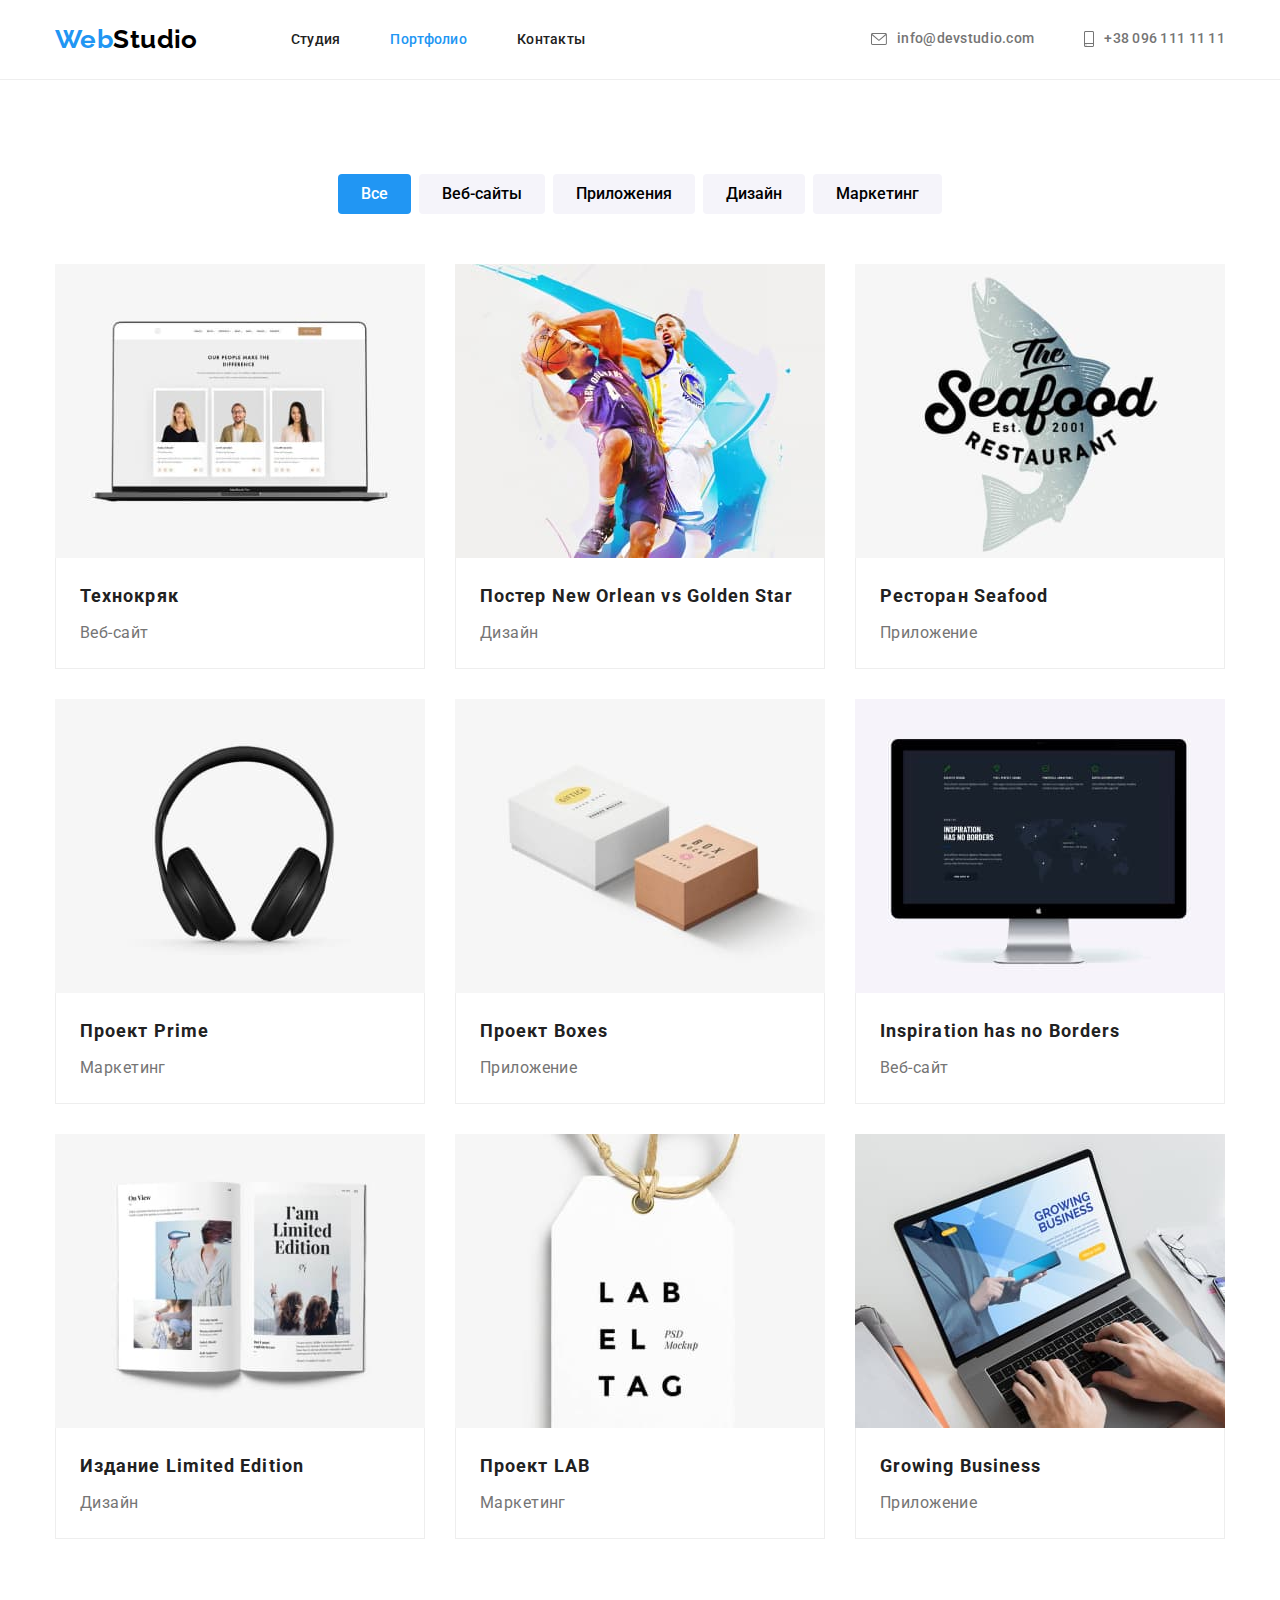
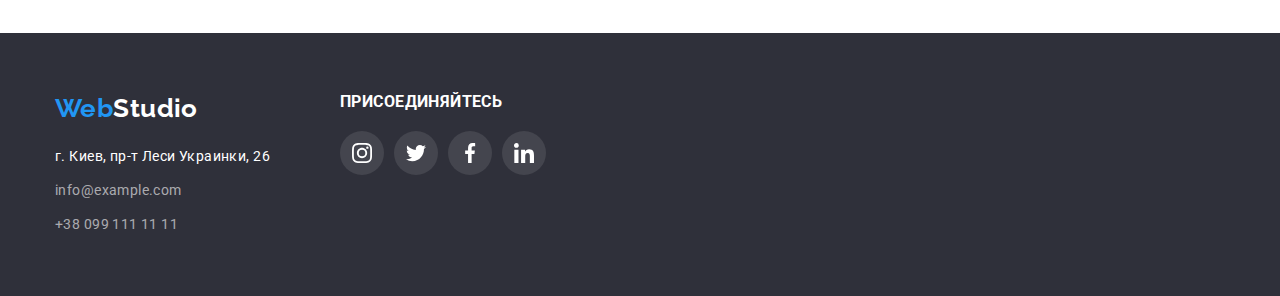
==== portfolio.html @ dfb4387b "clone repository" ====
<!DOCTYPE html>
<html lang="ru">
    <head>
        <meta charset="UTF-8">
        <meta http-equiv="X-UA-Compatible" content="IE=edge">
        <meta name="viewport" content="width=device-width, initial-scale=1.0">
        <link rel="preconnect" href="https://fonts.googleapis.com">
        <link rel="preconnect" href="https://fonts.gstatic.com" crossorigin>
        <link href="https://fonts.googleapis.com/css2?family=Raleway:wght@700&family=Roboto:wght@400;500;700;900&display=swap" rel="stylesheet">
        <title>Document</title>
        <link rel="stylesheet" href="https://cdnjs.cloudflare.com/ajax/libs/modern-normalize/1.1.0/modern-normalize.min.css">
        <link rel="stylesheet" href="./styles/styles.css">
    </head>
    <body>
        <!--Header-->
     <header class="header">
      <div class="container main-nav">
        <nav class="navigation">
         <a class="logo link" lang="en" href="./index.html"><span class="logo-color">Web</span>Studio</a>
        <ul class="nav list">
        <li class="nav-item"><a class="nav-link link" href="./index.html">Студия</a></li>
        <li class="nav-item"><a class="nav-link current link" href="./portfolio.html">Портфолио</a></li>
        <li class="nav-item"><a class="nav-link link" href="">Контакты</a></li>
       </ul>
        </nav>
       <ul class="contact list">
        <li class="contanct-item"><a class="contact-list link" href="mailto:info@devstudio.com">
            <svg class="contact-icon" width="16" height="12">
                <use href="./images/sprite.svg#icon-envelope"></use>
            </svg>
            info@devstudio.com</a>
    </li>
        <li class="contanct-item"><a class="contact-list link" href="tel:+380961111111">
            <svg class="contact-icon" width="10" height="16">
                <use href="./images/sprite.svg#icon-smartphone"></use>
            </svg>
            +38 096 111 11 11</a>
    </li>
        </ul>
      </div>
     </header>
        <main>
            <!--Portfolio-->
            <section class="section">
                <div class="container">
                <h1 class="visually-hidden">Наша Работа</h1>
                <ul class="section-but list">
                    <li class="site-button"><button class="button-link button-c" type="button">Все</button> </li>
                    <li class="site-button"><button class="button-link" type="button">Веб-сайты</button> </li>
                    <li class="site-button"><button class="button-link" type="button">Приложения</button> </li>
                    <li class="site-button"><button class="button-link" type="button">Дизайн</button> </li>
                    <li class="site-button"><button class="button-link" type="button">Маркетинг</button> </li>
                </ul>
                <ul class="site list ">
                    <li class="site-item"> <a class="link site-link" href=""><img src="./images/site/site-1.jpg" alt="Сайт" width="370" height="290">
                        <div class="site-content"><h2 class="site-list">Технокряк</h2>
                            <p class="site-text">Веб-сайт</p>
                        </div>
                    </a>
                    </li>
                    <li class="site-item"> <a class="link site-link" href=""><img src="./images/site/site-2.jpg" alt="Сайт" width="370" height="290">
                        <div class="site-content">
                            <h2 class="site-list">Постер New Orlean vs Golden Star</h2>
                            <p class="site-text">Дизайн</p>
                        </div>
                    </a>
                    </li>
                    <li class="site-item"> <a class="link site-link" href=""><img src="./images/site/site-3.jpg" alt="Сайт" width="370" height="290">
                        <div class="site-content">
                        <h2 class="site-list">Ресторан Seafood</h2>
                        <p class="site-text">Приложение</p>
                        </div>
                    </a>
                    </li>
                    <li class="site-item"> <a class="link site-link" href=""><img src="./images/site/site-4.jpg" alt="Сайт" width="370" height="290">
                        <div class="site-content">
                        <h2 class="site-list">Проект Prime</h2>
                        <p class="site-text">Маркетинг</p>
                        </div>
                    </a>
                    </li>
                    <li class="site-item"> <a class="link site-link" href=""><img src="./images/site/site-5.jpg" alt="Сайт" width="370" height="290">
                        <div class="site-content">
                            <h2 class="site-list">Проект Boxes</h2>
                        <p class="site-text">Приложение</p>
                        </div>
                    </a>
                    </li>
                    <li class="site-item"> <a class="link site-link" href=""><img src="./images/site/site-6.jpg" alt="Сайт" width="370" height="290">
                        <div class="site-content">
                        <h2 class="site-list">Inspiration has no Borders</h2>
                        <p class="site-text">Веб-сайт</p>
                        </div>
                    </a>
                    </li>
                    <li class="site-item "> <a class="link site-link" href=""><img src="./images/site/site-7.jpg" alt="Сайт" width="370" height="290">
                        <div class="site-content">
                        <h2 class="site-list">Издание Limited Edition</h2>
                        <p class="site-text">Дизайн</p>
                        </div>
                    </a>
                    </li>
                    <li class="site-item"> <a class="link site-link" href=""><img src="./images/site/site-8.jpg" alt="Сайт" width="370" height="290">
                        <div class="site-content">
                        <h2 class="site-list">Проект LAB</h2>
                        <p class="site-text">Маркетинг</p>
                        </div>
                    </a>
                    </li>
                    <li class="site-item"> <a class="link site-link" href=""><img src="./images/site/site-9.jpg" alt="Сайт" width="370" height="290">
                        <div class="site-content">
                        <h2 class="site-list">Growing Business</h2>
                        <p class="site-text">Приложение</p>
                        </div>
                    </a>
                    </li>
                </ul>
             </div>
            </section>
        </main>
        <footer class="footer">
            <!--Footer-->
            <div class="container div-footer">
                <div>
                <a class="logo-footer link" lang="en" href="./index.html"><span class="logo-color">Web</span>Studio</a>
                <ul class="contact-us list">
                    <li class="contact-us-list"><a class="contact-us-item link" href="https://goo.gl/maps/o7B5cLgCJzoSrLnL8" target="_blank">г. Киев, пр-т Леси Украинки, 26</a></li>
                    <li class="contact-us-list"><a class="contact-us-item dark link" href="mailto:info@example.com">info@example.com</a></li>
                    <li class="contact-us-list"><a class="contact-us-item dark link" href="tel:+380991111111">+38 099 111 11 11</a></li>
                </ul>
                </div>
                <div class="join-social">
                    <h3 class="social-title">Присоединяйтесь</h3>
                    <ul class="social_list list">
                        <li class="social_list-item">
                            <a href="" class="social-link">
                            <svg width="20" height="20">
                                <use href="./images/sprite.svg#icon-instagram"></use>
                            </svg>
                        </a>
                    </li>
                        <li class="social_list-item"><a href="" class="social-link social-link-twitter">
                            <svg width="20" height="20">
                                <use href="./images/sprite.svg#icon-twitter"></use>
                            </svg>
                        </a></li>
                        <li class="social_list-item"><a href="" class="social-link social-link-facebook">
                            <svg width="20" height="20">
                                <use href="./images/sprite.svg#icon-facebook"></use>
                            </svg>
                        </a>
                    </li>
                        <li class="social_list-item"><a href="" class="social-link social-link-in">
                            <svg width="20" height="20">
                                <use href="./images/sprite.svg#icon-linkedin"></use>
                            </svg>
                        </a>
                    </li>
                    </ul>
                </div>
            </div>
        </footer>
    </body>
</html>
---- styles/styles.css ----
html {
	box-sizing: border-box;
}

:root {
    --primary-text-color: #2196F3;
    --title-text-color: #FFFFFF;
    --accent-color: #757575;
    --icon-color: #AFB1B8;
}

h1,
h2,
h3,
h4,
h5,
h6,
p {
	margin: 0;
}

ul {
	list-style: none;
	padding-left: 0;
	margin: 0;
}

a {
	text-decoration: none;
	color: inherit;
}

img {
	display: block;
	max-width: 100%;
	height: auto;
}

address {
	font-style: normal;
}

button {
    cursor: pointer;
}

body {
font-family: 'Roboto',sans-serif;
letter-spacing: 0.03em;
font-size: 14px;
color:#212121 ;
background-color: var(--title-text-color);
}
.list {
    list-style: none;
    padding: 0;
    margin: 0
}

.link {
    text-decoration: none;
    padding: 0;
    margin: 0;
}

.container{
    margin-left: auto;
    margin-right: auto;
    width: 1200px;
    padding-left: 15px;
    padding-right: 15px;
}

.section {
    padding: 94px 0;
}
 
/*--------------Header--------------*/
.header {
    border-bottom: 1px solid #EEEEEE;
    padding: 24px 0;
}

.main-nav {
    display: flex;
    align-items: center;
}

.navigation {
    display: flex;
    align-items: center;
}

.logo{
font-family: 'Raleway',sans-serif;
font-weight: 700;
font-size: 26px;
line-height: 1.19;
color: #000;
margin-right: 93px;
}
.logo-color{
color: var(--primary-text-color)
}

.nav {
    display: flex;
    
}
.nav-item {
    margin-right: 50px;
}

.nav-item:last-child {
    margin-right: 0;
}

.nav-link {
font-weight: 500;
line-height: 1.14;
letter-spacing: 0.02em;
color: #212121;
}

.nav-link:hover,
.nav-link:focus {
color: var(--primary-text-color);
}

.current {
    color: var(--primary-text-color);
}

.contact{
    margin-top: 0;
    margin-bottom: 0;
    display: flex;
    margin-left: auto;
}

.contact, .contanct-item{
    margin-right: 50px;
}

.contact, .contanct-item:last-child {
    margin-right: 0;
}

.contact-list {
font-weight: 500;
line-height: 1.14;
letter-spacing: 0.02em;
color: var(--accent-color);
fill: var(--icon-color);
display: flex;
align-items: center;
}

.contact-list:hover,
.contact-list:focus {
color: var(--primary-text-color);
}

.contact-icon {
    margin-right: 10px;
    fill: currentColor;
}

.contact-icon:hover,
.contact-icon:focus {
    fill: var(--primary-text-color);
}

/*---------------Main-section--------------*/
.main-section{
    padding: 200px 0;
    text-align: center;
    background-color:#C4C4C4;
    background-image: linear-gradient(
        to right, 
        rgba(47, 48, 58, 0.4), 
        rgba(47, 48, 58, 0.4)
        ), 
        url(../images/hero-img/bg_img.jpg);
    background-size: cover;
    background-repeat: no-repeat;
    background-position: center;
    max-width: 1600px;
    margin-left: auto;
    margin-right: auto;

}
 

.main-section-item {
    margin-top: 0;
    margin-bottom: 30px;
    margin-left: auto;
    margin-right: auto;
    font-weight: 900;
    font-size: 44px;
    line-height: 1.36;
    letter-spacing: 0.06em;
    text-transform: uppercase;
    color: var(--title-text-color);
    width: 700px;
    
}

.button {
    display: inline-block;
    border-radius: 4px;
    border: 1px solid transparent;
    padding: 10px 32px;
    min-width: 200;
    height: 50;
    font-weight: 700;
    font-size: 16px;
    line-height: 1.87;
    align-items: center;
    letter-spacing: 0.06em;
    color: var(--title-text-color);
    background-color: var(--primary-text-color);
}

.button:hover,
.button:focus {
background-color: #188CE8;
}


/*----------------Advanteges-----------------*/
.visually-hidden {
    position: absolute;
    white-space: nowrap;
    width: 1px;
    height: 1px;
    overflow: hidden;
    border: 0;
    padding: 0;
    clip: rect(0 0 0 0);
    clip-path: inset(50%);
    margin: -1px;
}

.advantages {
    display: flex;
}

.menu-adv-item {
    width: 270px;
    margin-right: 30px;
}



.menu-adv-list {
    margin-top: 0;
    margin-bottom: 10px;
font-weight: 700;
line-height: 1.14;
text-transform: uppercase;
margin-top: 0;
margin-bottom: 10;
}

.describing-text {
    font-weight: 400;
    line-height: 1.71;
    color: var(--accent-color);
    margin-top: 0;
    margin-bottom: 0;
}

.adv-icon {
    display: flex;
    flex-wrap: wrap;
    align-content: center;
    justify-content: center;
    height: 120px;
    
  
    background:#F5F4FA;
    border-radius: 4px;
    margin-bottom: 30px;
}

.adv-icon-item {
    width: 70px;
    height: 70px;
}

/*-----------------What are we doing-----------------*/
.section-d {
    padding-top: 0;
}

.section-list {
display: flex;
}

.section-title {
    margin-top: 0;
    margin-bottom: 50px;
font-size: 36px;
line-height: 1.16;
text-align: center;
}

.section-foto{
padding-right: 30px;
}

.section-foto:last-child{
    padding-right: 0;
}


/*----------Our team--------------*/
.section-c {
    background-color: #F5F4FA;
}

.team-list {
    display: flex;
   
}

.team-item {
    margin-right: 30px;
    /* width: 270px;
    height: 368px; */
    text-align: center;
    background: var(--title-text-color);

box-shadow: 0px 1px 3px rgba(0, 0, 0, 0.12), 0px 1px 1px rgba(0, 0, 0, 0.14), 0px 2px 1px rgba(0, 0, 0, 0.2);
border-radius: 0px 0px 4px 4px;
}

.team-item:last-child {
    margin-right: 0;
}

.team-name {
    padding-top: 30px;
    margin-bottom: 4px;
font-style: normal;
font-weight: 500;
font-size: 16px;
line-height: 1.18;
}
.team-position{
    padding-top: 0;
    padding-bottom: 16px;
    font-weight: 400;
    line-height: 1.71;
    color: var(--accent-color);
}

.social_list-icon {
    display: flex;
    gap: 10px;
    justify-content: center;
    margin: 0px;
    padding-bottom: 30px;
}

.social_item-icon {
    display: flex;
    justify-content: center;
}

.social-link-icon {
    width: 44px;
  height: 44px;
  border-radius: 50%;
  display: flex;
  align-items: center;
  justify-content: center;
  fill: var(--icon-color);
}

.social-link-icon:hover,
.social-link-icon:focus {
  fill: var(--title-text-color);
  background: var(--primary-text-color);
}

/* Regular customers */
.client-list {
  display: flex;
  justify-content: center;
  gap: 30px;
}

.clients-list-item {
  width: calc((100% - 150px) / 6);
}

.clients-link {
  display: flex;
  flex-wrap: wrap;
  height: 92px;
  border: 1px solid var(--icon-color);
  border-radius: 4px;
  align-content: center;
  justify-content: center;
  fill: var(--icon-color);
}

.clients-link:hover,
.clients-link:focus {
  fill: var(--primary-text-color);
  border: 1px solid var(--primary-text-color);
}


/*Footer*/

.div-footer {
    display: flex;

}

.footer {
background-color: #2F303A;
padding: 60px 0;
}


.logo-footer {
    display: block;
    margin-bottom: 20px;
    font-family: 'Raleway',sans-serif;
    font-weight: 700;
    font-size: 26px;
    line-height: 1.19;
    color: var(--title-text-color);
}

.contact-us-item{
font-style: normal;
font-weight: 400;
line-height: 24px;
color: var(--title-text-color);
}

.contact-us-list {
    margin-bottom: 10px;
}

.contact-us-list:last-child{
    margin-bottom: 0;
}

.dark{
    color: rgba(255, 255, 255, 0.6);
    ;
}

.dark:hover,
.dark:focus {
    color: var(--primary-text-color);
}


.join-social {
    margin-left: 70px;
}

.social-title {
    display: flex;
    margin-bottom: 20px;
line-height: 1.14;
text-transform: uppercase;
color: var(--title-text-color);
}

.social_list {
    display: flex;
    flex-wrap: wrap;
    align-items: center;
    justify-content: center;
    gap: 10px;
   
}

.social-list-item {
    display: flex;
    flex-wrap: wrap;
    width: 44px;
    height: 44px;
    border-radius: 50%;
    background: #44454E;
    flex-wrap: wrap;
  }

.social-link {
    display: flex;
    justify-content: center;
    align-items: center;
    width: 44px;
    height: 44px;
    border-radius: 50%;
    background-color: #44454E;
}

.social-link:hover,
.social-link:focus {
  background: var(--primary-text-color);
}

/*Portfolio*/

.button-link{
    display: inline-block;
    border: 1px solid transparent;
    border-radius: 4px;
    padding: 6px 22px;
    min-width: 130;
    height: 40;
    font-weight: 500;
     font-size: 16px;
     line-height: 1.62;

     text-align: center;
     background: #F5F4FA;
    
     
     border-radius: 4px;
    
}

.section-but {
    display:flex ;
    text-align: center;
    justify-content: center;
    margin-bottom: 50px;
}

.site-button {
   margin-right: 8px;
   align-content: center;

}

.site-button:last-child{
    margin-right: 0;
}

.button-link:hover,
.button-link:focus {
color: var(--title-text-color);
 background-color: var(--primary-text-color);
 box-shadow: 0px 3px 1px rgba(0, 0, 0, 0.1), 0px 1px 2px rgba(0, 0, 0, 0.08), 0px 2px 2px rgba(0, 0, 0, 0.12);
border-radius: 4px;
}

.button-c {
    background-color: var(--primary-text-color);
    color: var(--title-text-color);
}

.site {
    display: flex;
    flex-wrap: wrap;
}

.site-item {
    width:370px;
    margin-right: 30px;
    margin-bottom: 30px;
}

.site-link {
   display: block;
}
.site-link:hover,
.site-link:focus {
    background: var(--title-text-color);

box-shadow: 0px 1px 3px rgba(0, 0, 0, 0.12), 0px 1px 1px rgba(0, 0, 0, 0.14), 0px 2px 1px rgba(0, 0, 0, 0.2);
border-radius: 0px 0px 4px 4px;
}



.img-link {
    width: 370;
    height: 110px;
}

.site-item:nth-child(3n){
    margin-right: 0;
}

.site-item:nth-last-child(-n+3) {
margin-bottom: 0;
}
   
.site-content {
    margin-bottom: 0;
    margin-top: 0;
    padding: 20px 24px;
    border-bottom: 1px solid #EEEEEE;
    border-left: 1px solid #EEEEEE;
    border-right: 1px solid #EEEEEE;
}

.site-list{
    font-size: 18px;
    line-height: 2;
    letter-spacing: 0.06em;
    color: #212121;
    margin-bottom: 4px;

    
}

.site-text{
    font-weight: 400;
    font-size: 16px;
    line-height: 1.87;
    color: var(--accent-color); 
}
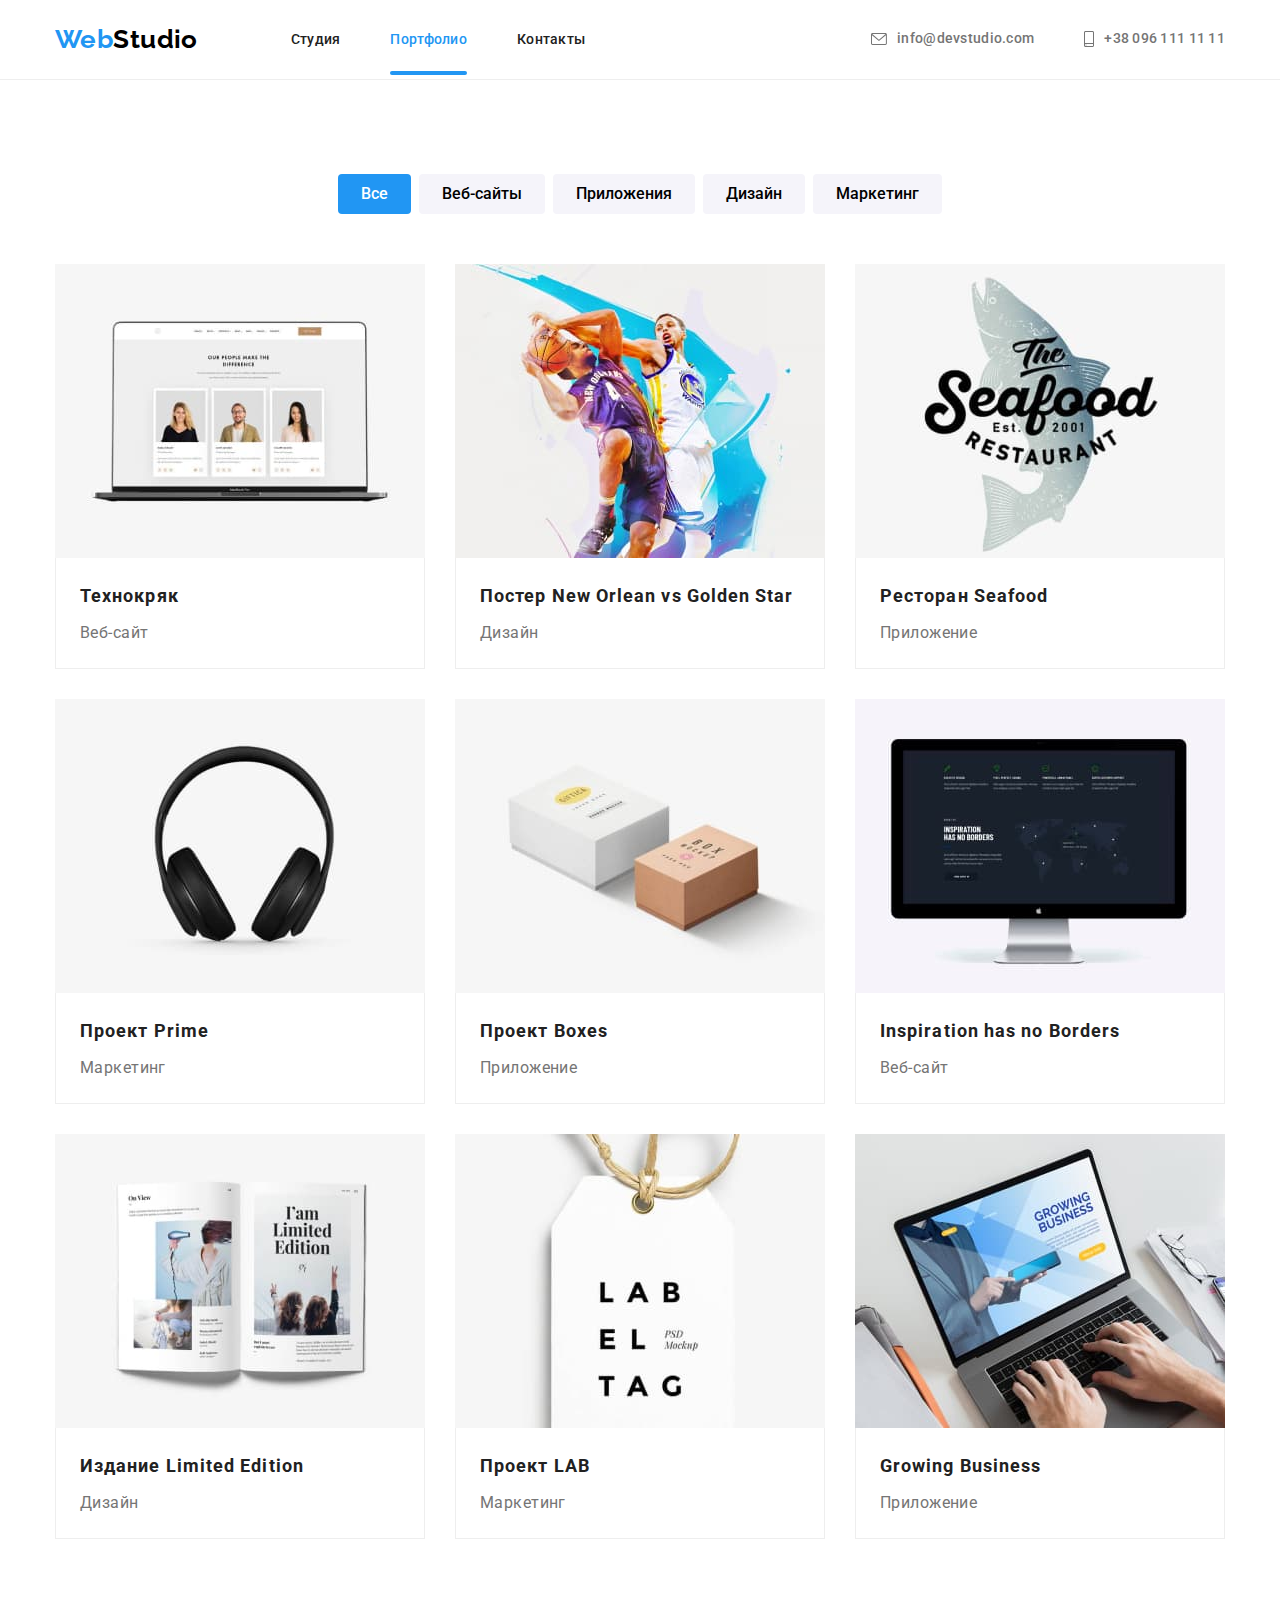
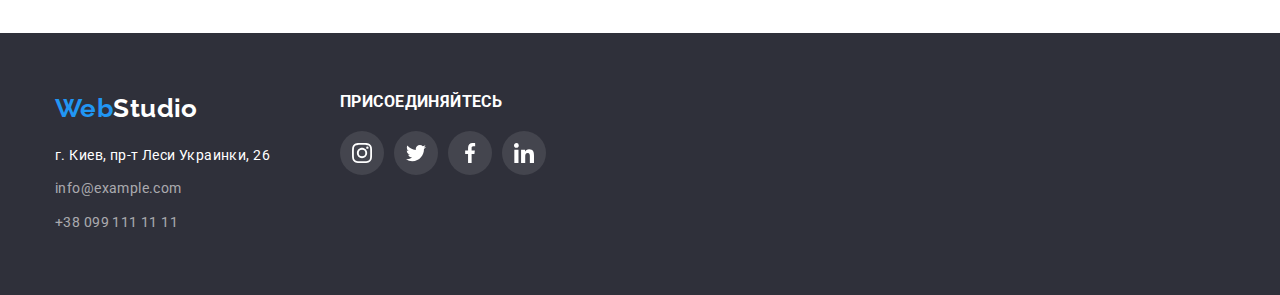
==== commit 32cd315c: "add modal js+ update index html+portfolio+css+sprite" ====
--- a/portfolio.html
+++ b/portfolio.html
@@ -52,62 +52,98 @@
                     <li class="site-button"><button class="button-link" type="button">Маркетинг</button> </li>
                 </ul>
                 <ul class="site list ">
-                    <li class="site-item"> <a class="link site-link" href=""><img src="./images/site/site-1.jpg" alt="Сайт" width="370" height="290">
+                    <li class="site-item"> <a class="link site-link" href="">
+                        <div class="projects-thumb">
+                        <img src="./images/site/site-1.jpg" alt="Сайт" width="370" height="290">
+                        <p class="projects-label">Ресурс пропонує комплексні пропозиції з різним рівнем функціоналу та сервісів. Все це дозволить відвідувачу отримати вичерпні відомості про компанію чи приватну особу.</p>
+                    </div>
                         <div class="site-content"><h2 class="site-list">Технокряк</h2>
                             <p class="site-text">Веб-сайт</p>
                         </div>
                     </a>
                     </li>
-                    <li class="site-item"> <a class="link site-link" href=""><img src="./images/site/site-2.jpg" alt="Сайт" width="370" height="290">
+                    <li class="site-item"> <a class="link site-link" href="">
+                        <div class="projects-thumb">
+                        <img src="./images/site/site-2.jpg" alt="Сайт" width="370" height="290">
+                        <p class="projects-label">Ресурс пропонує комплексні пропозиції з різним рівнем функціоналу та сервісів. Все це дозволить відвідувачу отримати вичерпні відомості про компанію чи приватну особу.</p>
+                    </div>
                         <div class="site-content">
                             <h2 class="site-list">Постер New Orlean vs Golden Star</h2>
                             <p class="site-text">Дизайн</p>
                         </div>
                     </a>
                     </li>
-                    <li class="site-item"> <a class="link site-link" href=""><img src="./images/site/site-3.jpg" alt="Сайт" width="370" height="290">
+                    <li class="site-item"> <a class="link site-link" href="">
+                        <div class="projects-thumb">
+                        <img src="./images/site/site-3.jpg" alt="Сайт" width="370" height="290">
+                        <p class="projects-label">Ресурс пропонує комплексні пропозиції з різним рівнем функціоналу та сервісів. Все це дозволить відвідувачу отримати вичерпні відомості про компанію чи приватну особу.</p>
+                    </div>
                         <div class="site-content">
                         <h2 class="site-list">Ресторан Seafood</h2>
                         <p class="site-text">Приложение</p>
                         </div>
                     </a>
                     </li>
-                    <li class="site-item"> <a class="link site-link" href=""><img src="./images/site/site-4.jpg" alt="Сайт" width="370" height="290">
+                    <li class="site-item"> <a class="link site-link" href="">
+                        <div class="projects-thumb">
+                        <img src="./images/site/site-4.jpg" alt="Сайт" width="370" height="290">
+                        <p class="projects-label">Ресурс пропонує комплексні пропозиції з різним рівнем функціоналу та сервісів. Все це дозволить відвідувачу отримати вичерпні відомості про компанію чи приватну особу.</p>
+                    </div>
                         <div class="site-content">
                         <h2 class="site-list">Проект Prime</h2>
                         <p class="site-text">Маркетинг</p>
                         </div>
                     </a>
                     </li>
-                    <li class="site-item"> <a class="link site-link" href=""><img src="./images/site/site-5.jpg" alt="Сайт" width="370" height="290">
+                    <li class="site-item"> <a class="link site-link" href="">
+                        <div class="projects-thumb">
+                        <img src="./images/site/site-5.jpg" alt="Сайт" width="370" height="290">
+                        <p class="projects-label">Ресурс пропонує комплексні пропозиції з різним рівнем функціоналу та сервісів. Все це дозволить відвідувачу отримати вичерпні відомості про компанію чи приватну особу.</p>
+                    </div>
                         <div class="site-content">
                             <h2 class="site-list">Проект Boxes</h2>
                         <p class="site-text">Приложение</p>
                         </div>
                     </a>
                     </li>
-                    <li class="site-item"> <a class="link site-link" href=""><img src="./images/site/site-6.jpg" alt="Сайт" width="370" height="290">
+                    <li class="site-item"> <a class="link site-link" href="">
+                        <div class="projects-thumb">
+                        <img src="./images/site/site-6.jpg" alt="Сайт" width="370" height="290">
+                        <p class="projects-label">Ресурс пропонує комплексні пропозиції з різним рівнем функціоналу та сервісів. Все це дозволить відвідувачу отримати вичерпні відомості про компанію чи приватну особу.</p>
+                    </div>
                         <div class="site-content">
                         <h2 class="site-list">Inspiration has no Borders</h2>
                         <p class="site-text">Веб-сайт</p>
                         </div>
                     </a>
                     </li>
-                    <li class="site-item "> <a class="link site-link" href=""><img src="./images/site/site-7.jpg" alt="Сайт" width="370" height="290">
+                    <li class="site-item "> <a class="link site-link" href="">
+                        <div class="projects-thumb">
+                        <img src="./images/site/site-7.jpg" alt="Сайт" width="370" height="290">
+                        <p class="projects-label">Ресурс пропонує комплексні пропозиції з різним рівнем функціоналу та сервісів. Все це дозволить відвідувачу отримати вичерпні відомості про компанію чи приватну особу.</p>
+                    </div>
                         <div class="site-content">
                         <h2 class="site-list">Издание Limited Edition</h2>
                         <p class="site-text">Дизайн</p>
                         </div>
                     </a>
                     </li>
-                    <li class="site-item"> <a class="link site-link" href=""><img src="./images/site/site-8.jpg" alt="Сайт" width="370" height="290">
+                    <li class="site-item"> <a class="link site-link" href="">
+                        <div class="projects-thumb">
+                        <img src="./images/site/site-8.jpg" alt="Сайт" width="370" height="290">
+                        <p class="projects-label">Ресурс пропонує комплексні пропозиції з різним рівнем функціоналу та сервісів. Все це дозволить відвідувачу отримати вичерпні відомості про компанію чи приватну особу.</p>
+                    </div>
                         <div class="site-content">
                         <h2 class="site-list">Проект LAB</h2>
                         <p class="site-text">Маркетинг</p>
                         </div>
                     </a>
                     </li>
-                    <li class="site-item"> <a class="link site-link" href=""><img src="./images/site/site-9.jpg" alt="Сайт" width="370" height="290">
+                    <li class="site-item"> <a class="link site-link" href="">
+                        <div class="projects-thumb">
+                        <img src="./images/site/site-9.jpg" alt="Сайт" width="370" height="290">
+                        <p class="projects-label">Ресурс пропонує комплексні пропозиції з різним рівнем функціоналу та сервісів. Все це дозволить відвідувачу отримати вичерпні відомості про компанію чи приватну особу.</p>
+                    </div>
                         <div class="site-content">
                         <h2 class="site-list">Growing Business</h2>
                         <p class="site-text">Приложение</p>
--- a/styles/styles.css
+++ b/styles/styles.css
@@ -105,6 +105,9 @@
 
 .nav {
     display: flex;
+    transition-property: color;
+    transition-duration: 250ms;
+    transition-timing-function: cubic-bezier(0.4, 0, 0.2, 1);
     
 }
 .nav-item {
@@ -122,14 +125,33 @@
 color: #212121;
 }
 
+
+
 .nav-link:hover,
 .nav-link:focus {
 color: var(--primary-text-color);
 }
 
 .current {
+    position: relative;
     color: var(--primary-text-color);
-}
+    padding-bottom: 28px;
+}
+
+.current::after {
+    content: '';
+
+  position: absolute;
+  left: 0;
+  bottom: 0;
+
+  display: block;
+  width: 100%;
+  height: 4px;
+  border-radius: 2px;
+  background-color: var(--primary-text-color);
+}
+
 
 .contact{
     margin-top: 0;
@@ -154,6 +176,9 @@
 fill: var(--icon-color);
 display: flex;
 align-items: center;
+transition-property: color;
+transition-duration: 250ms;
+transition-timing-function: cubic-bezier(0.4, 0, 0.2, 1);
 }
 
 .contact-list:hover,
@@ -188,6 +213,7 @@
     max-width: 1600px;
     margin-left: auto;
     margin-right: auto;
+    
 
 }
  
@@ -221,6 +247,9 @@
     letter-spacing: 0.06em;
     color: var(--title-text-color);
     background-color: var(--primary-text-color);
+    transition-property: background-color;
+    transition-duration: 250ms;
+    transition-timing-function: cubic-bezier(0.4, 0, 0.2, 1);
 }
 
 .button:hover,
@@ -299,6 +328,7 @@
 display: flex;
 }
 
+
 .section-title {
     margin-top: 0;
     margin-bottom: 50px;
@@ -309,6 +339,28 @@
 
 .section-foto{
 padding-right: 30px;
+}
+
+.doing-thumb {
+    position: relative;
+}
+
+.doing-thumb > .doing-title {
+    position: absolute;
+    display: flex;
+    bottom: 0;
+    left: 0;
+    justify-content: center;
+    align-items: center;
+  
+    width: 100%;
+    height: 70px;
+  
+    font-weight: 700;
+    line-height: 1.14;
+    text-transform: uppercase;
+    color: var(--title-text-color);
+    background-color: rgba(47, 48, 58, 0.8);
 }
 
 .section-foto:last-child{
@@ -378,6 +430,9 @@
   align-items: center;
   justify-content: center;
   fill: var(--icon-color);
+  transition-property: fill, background-color;
+  transition-duration: 250ms;
+  transition-timing-function: cubic-bezier(0.4, 0, 0.2, 1);
 }
 
 .social-link-icon:hover,
@@ -406,6 +461,9 @@
   align-content: center;
   justify-content: center;
   fill: var(--icon-color);
+  transition-property: fill, border;
+  transition-duration: 250ms;
+  transition-timing-function: cubic-bezier(0.4, 0, 0.2, 1);
 }
 
 .clients-link:hover,
@@ -441,8 +499,11 @@
 .contact-us-item{
 font-style: normal;
 font-weight: 400;
-line-height: 24px;
+line-height: 1.71;
 color: var(--title-text-color);
+transition-property: color;
+transition-duration: 250ms;
+transition-timing-function: cubic-bezier(0.4, 0, 0.2, 1);
 }
 
 .contact-us-list {
@@ -503,6 +564,9 @@
     height: 44px;
     border-radius: 50%;
     background-color: #44454E;
+    transition-property: background-color;
+  transition-duration: 250ms;
+  transition-timing-function: cubic-bezier(0.4, 0, 0.2, 1);
 }
 
 .social-link:hover,
@@ -573,7 +637,10 @@
 }
 
 .site-link {
-   display: block;
+    display: block;
+    transition-property: box-shadow;
+    transition-duration: 250ms;
+    transition-timing-function: cubic-bezier(0.4, 0, 0.2, 1);
 }
 .site-link:hover,
 .site-link:focus {
@@ -583,7 +650,38 @@
 border-radius: 0px 0px 4px 4px;
 }
 
-
+.projects-thumb {
+    position: relative;
+    overflow: hidden;
+}
+
+.projects-label {
+    position: absolute;
+  top: 0;
+  left: 0;
+  
+  padding: 63px 24px;
+
+  transform: translate(0, 100%);
+  transition: transform 500ms linear;
+
+  font-weight: 400;
+  font-size: 18px;
+  line-height: 1.56;
+  color: var(--title-text-color);
+
+  width: 100%;
+  height: 100%;
+  background-color: rgba(33, 150, 243, 0.9);
+  transition: transform 250ms cubic-bezier(0.4, 0, 0.2, 1);
+  
+
+}
+ 
+.site-link:hover .projects-label,
+.site-link:focus .projects-label {
+    transform: translate(0, 0);
+}
 
 .img-link {
     width: 370;
@@ -624,3 +722,50 @@
     color: var(--accent-color); 
 }
 
+/*========================Modal window================*/
+.backdrop {
+    position: relative;
+    position: fixed;
+    top: 0;
+    left: 0;
+    width: 100%;
+    height: 100%;
+    background-color: rgba(0, 0, 0, 0.2);
+    
+}
+
+.backdrop.is-hidden {
+    opacity: 0;
+    visibility: hidden;
+    pointer-events: none;
+}
+
+.modal{
+    position: absolute;
+    top: 50%;
+    left: 50%;
+    transform: translate(-50%, -50%);
+    width: 528px;
+    height: 580px;
+    background-color: var(--title-text-color);
+    
+
+    
+}
+
+.modal-close-btn {
+    position: absolute;
+    top: 8px;
+    right: 8px;
+    display: flex;
+    justify-content: center;
+    align-items: center;
+    width: 30px;
+    height: 30px;
+    border-radius: 50%;
+    background-color: transparent;
+    border: 1px solid var(--accent-color);
+    padding: 0;
+}
+
+
